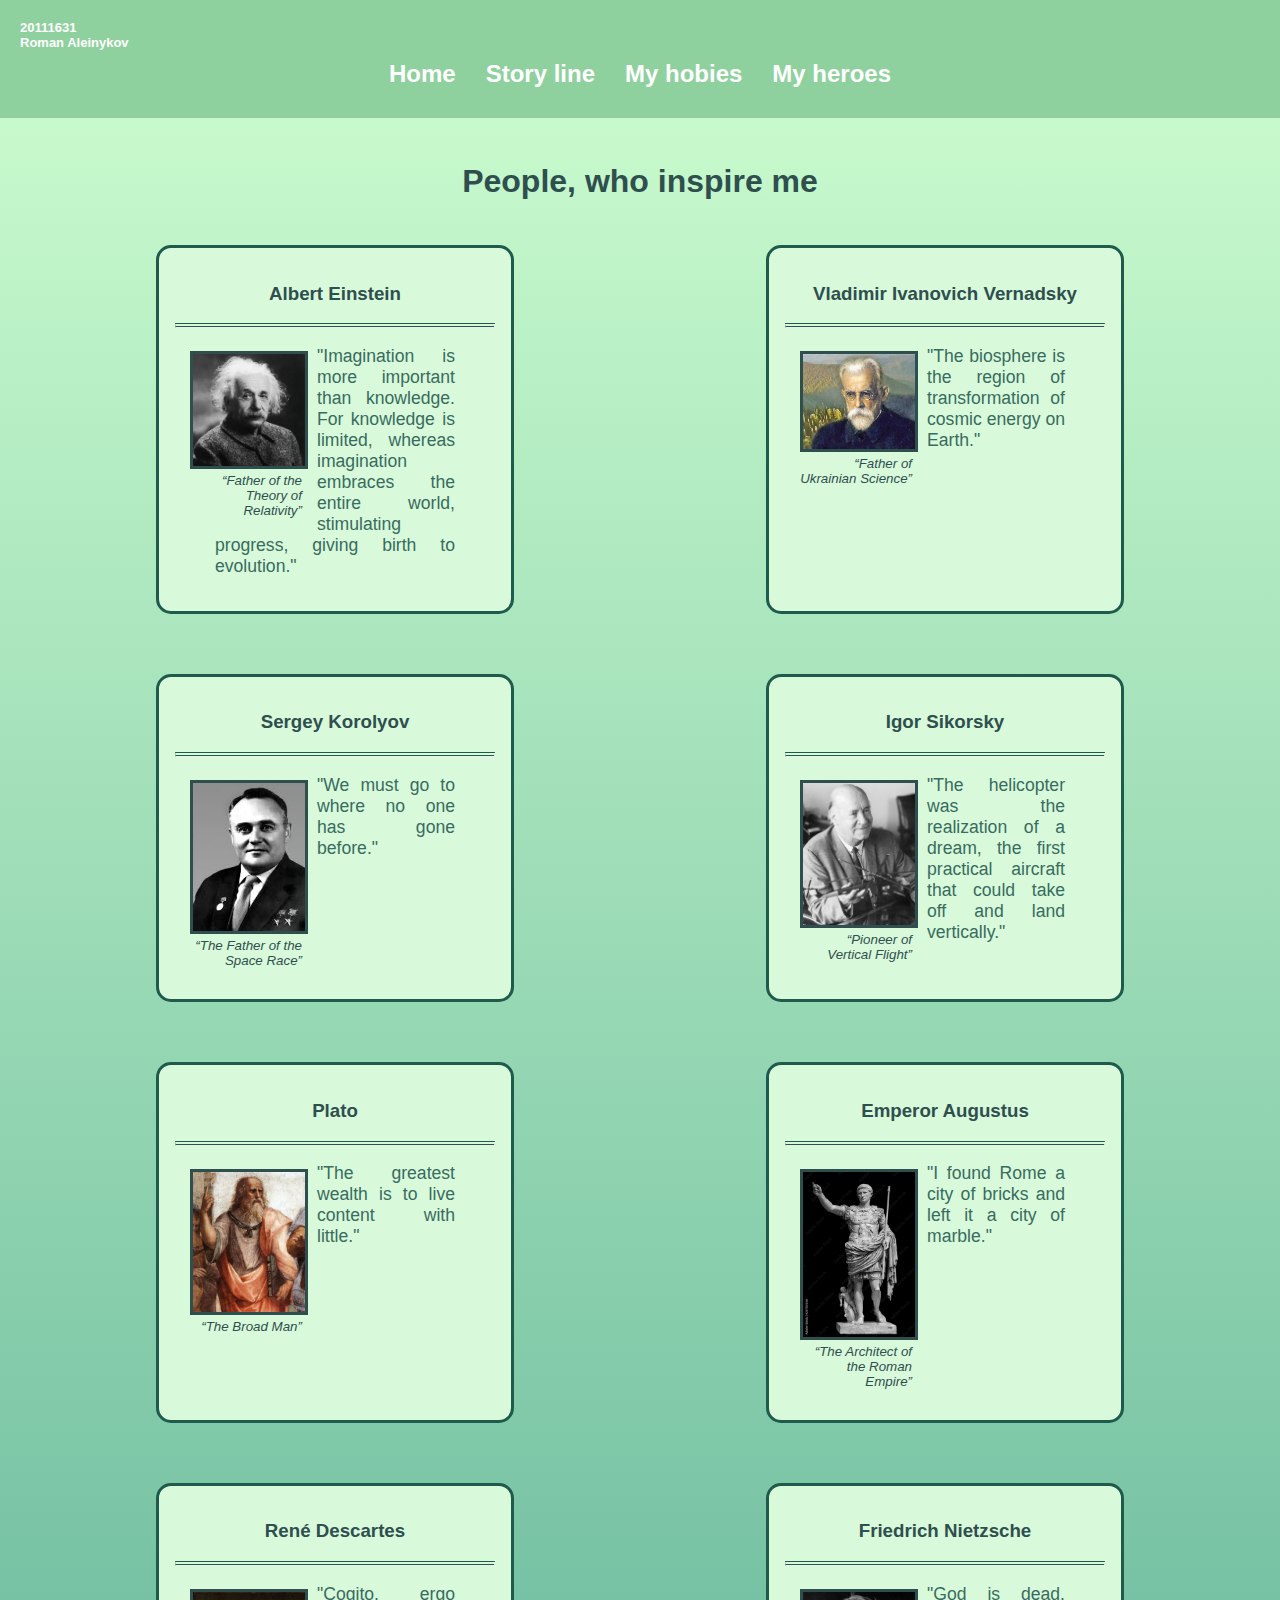
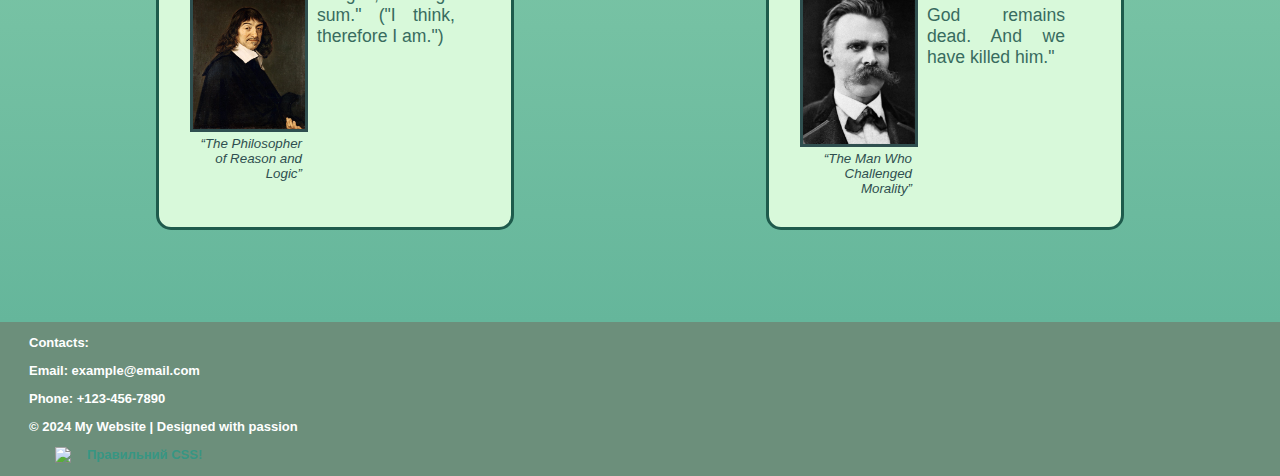
==== heroes.html @ 220ce65e "First commit" ====
<!DOCTYPE html>
<html lang="en">

<head>
    <meta charset="UTF-8">
    <meta name="viewport" content="width=device-width, initial-scale=1.0">
    <link rel="stylesheet" href="css/styles.css">
    <title>My heroes</title>
</head>

<body>
    <header>
        <h3>20111631</h3>
        <h3>Roman Aleinykov</h3>

        <nav>
            <ul>
                <li><a href="index.html">Home</a></li>
                <li><a href="storyline.html">Story line</a></li>
                <li><a href="hobbies.html">My hobies</a></li>
                <li><a href="heroes.html">My heroes</a></li>
            </ul>


        </nav>
    </header>


    <main>
        <h1>People, who inspire me</h1>


        <div class="heroesContainer">
            <div class="heroesBox">
                <h3> Albert Einstein</h3>
                <hr>

                <figure class="heroesIMG">
                    <img src="images/einstein.jpg" alt="Picture of Albert Einstein">
                    <figcaption>Father of the Theory of Relativity</figcaption>
                </figure>

                <blockquote>
                    "Imagination is more important than knowledge. For knowledge is limited, whereas imagination
                    embraces
                    the entire world, stimulating progress, giving birth to evolution."
                </blockquote>
            </div>

            <div class="heroesBox">
                <h3>Vladimir Ivanovich Vernadsky</h3>
                <hr>

                <figure class="heroesIMG">
                    <img src="images/vernadsky.jpg" alt="Picture of Vladimir Ivanovich Vernadsky">
                    <figcaption>Father of Ukrainian Science</figcaption>
                </figure>

                <blockquote>
                    "The biosphere is the region of transformation of cosmic energy on Earth."
                </blockquote>
            </div>

            <div class="heroesBox">
                <h3>Sergey Korolyov</h3>
                <hr>

                <figure class="heroesIMG">
                    <img src="images/korolyov.jpg" alt="Picture of Sergey Korolyov">
                    <figcaption>The Father of the Space Race</figcaption>
                </figure>

                <blockquote>
                    "We must go to where no one has gone before."
                </blockquote>
            </div>

            <div class="heroesBox">
                <h3>Igor Sikorsky</h3>
                <hr>

                <figure class="heroesIMG">
                    <img src="images/sikorsky.jpg" alt="Picture of Igor Sikorsky">
                    <figcaption>Pioneer of Vertical Flight</figcaption>
                </figure>

                <blockquote>
                    "The helicopter was the realization of a dream, the first practical aircraft that could take off and
                    land vertically."
                </blockquote>
            </div>

            <div class="heroesBox">
                <h3>Plato</h3>
                <hr>

                <figure class="heroesIMG">
                    <img src="images/Plato.jpg" alt="Picture of Plato">
                    <figcaption>The Broad Man</figcaption>
                </figure>

                <blockquote>
                    "The greatest wealth is to live content with little."
                </blockquote>
            </div>

            <div class="heroesBox">
                <h3>Emperor Augustus</h3>
                <hr>

                <figure class="heroesIMG">
                    <img src="images/Augustus.jpg" alt="Picture of Emperor Augustus">
                    <figcaption>The Architect of the Roman Empire</figcaption>
                </figure>

                <blockquote>
                    "I found Rome a city of bricks and left it a city of marble."
                </blockquote>
            </div>

            <div class="heroesBox">
                <h3>René Descartes</h3>
                <hr>

                <figure class="heroesIMG">
                    <img src="images/descartes.jpg" alt="Picture of René Descartes">
                    <figcaption>The Philosopher of Reason and Logic</figcaption>
                </figure>

                <blockquote>
                    "Cogito, ergo sum." ("I think, therefore I am.")
                </blockquote>
            </div>

            <div class="heroesBox">
                <h3>Friedrich Nietzsche</h3>
                <hr>

                <figure class="heroesIMG">
                    <img src="images/nietzsche.jpg" alt="Picture of Friedrich Nietzsche">
                    <figcaption>The Man Who Challenged Morality</figcaption>
                </figure>

                <blockquote>
                    "God is dead. God remains dead. And we have killed him."
                </blockquote>
            </div>


        </div>
    </main>

    <footer>
        <p>Contacts:</p>
        <p>Email: example@email.com</p>
        <p>Phone: +123-456-7890</p>
        <p>&copy; 2024 My Website | Designed with passion</p>
        <p>
            <a href="http://jigsaw.w3.org/css-validator/check/referer">
                <img style="border:0;width:88px;height:31px" src="http://jigsaw.w3.org/css-validator/images/vcss-blue"
                    alt="Правильний CSS!" />
            </a>
        </p>
    </footer>

    </footer>
</body>

</html>
---- css/styles.css ----
body {
    display: flex;
    flex-direction: column;
    min-height: 100vh;


    font-family: Arial, sans-serif;
    background-color: #c7f9cc;
    color: #2f4f4f;
    margin: 0;
    padding: 0;
}


main {
    flex: 1;
    margin: 0;
    padding: 30px;
    background: linear-gradient(to bottom, #c7f9cc, #65b69b);
}

/* main styles*/

h1,
h2,
h4,
h5 {
    text-align: center;
}

h1 {
    width: fit-content;
    margin: 15px auto;
    justify-content: center;
}

div {
    margin-bottom: 2em;
}

hr {
    border-top: double #1e5b4c 4px;

}

blockquote {
    color: #386c5f;
    text-align: justify;
    font-size: 1.1em;
}

figcaption {
    text-align: right;
    font-size: smaller;
    font-style: italic;
}

p {
    text-align: left;
    text-indent: 1rem;
}

table {
    width: auto;
    max-width: 60%;
    border-collapse: collapse;
    text-align: left;
    margin: 20px auto;
}

tr:nth-child(2n) {
    background-color: #d1eeab;
}

th {
    text-align: center;
    font-weight: bolder;
    background-color: #528d93;
    color: white;
    padding: 12px;
    border: 2px solid black;
}

td {
    padding: 10px;
    border: 1px solid black;
}

caption {
    caption-side: top;
    font-size: 1.5em;
    font-weight: bold;
    padding: 10px;
}

a {
    color: #379683;
    text-decoration: none;
}

a:hover {
    color: #207561;
}

a:active {
    color: #1e5b4c;
}

ul,
ol,
dl {
    margin: 20px auto;
    padding-left: 2em;
    list-style-position: inside;
}


ol li {
    position: relative;
    font-weight: bold;
    margin-bottom: 5px;
}

ul {
    list-style-type: circle;
}

dl dt::before {
    content: "•";
    position: absolute;
    left: 0;
    top: 0;
}

dl dt {
    font-weight: bold;
    margin-bottom: 5px;

    position: relative;
    padding-left: 20px;
    text-decoration: underline;
}

dl dd {
    margin-bottom: 10px;
    font-style: italic;
}




/* Header + Navigation bar */
header {
    margin: 0;
    padding: 20px;
    background-color: #8fd19e;
    height: auto;
}

header>h3 {
    color: #ffffff;
    margin: 0;
    font-size: small;
}

nav {
    padding: 10px 0;
    color: white;
}

nav ul {
    display: flex;
    list-style-type: none;
    margin: 0;
    padding: 0;
    justify-content: center;
    font-size: x-large;

}

nav ul li {
    margin: 0 15px;
}

nav ul li a {
    color: #ffffff;
    text-decoration: none;
    font-weight: bold;
    font-size: 1em;
}

/* Footer */

footer {
    background-color: #6c8f7b;
    color: #ffffff;
    padding: 0;
    margin: 0;
    width: 100%;
    height: auto;
    font-weight: bold;
}

footer * {
    font-size: small;
    padding-left: 1em;
    margin-left: auto;
}



/* index page styles */
.storiesField {
    display: flex;
    justify-content: space-around;
    flex-wrap: wrap;
}

div.storyBox {
    width: 25vw;
    margin: 30px;
    padding: 1rem;
    background: #ffffff;
    display: block;
    border-radius: 15px;

}

.storyBox p {
    line-height: 1.6;
    text-indent: 1rem;
    color: black;
}

.storyBox h4 {
    text-align: center;
    text-transform: uppercase;
    font-style: italic;
}

.storyBox figure img {
    width: 100%;
    height: auto;
}


.storyline td:first-child {
    text-align: right;
}

.storyline th:first-child {
    text-align: right;
}

.redRow {
    background-color: #ff9c99;
}

.musicBOx table {
    width: auto;
}

.musicBOx tr td:first-child {
    width: 10vw;
}

.musicBOx tr td:not(:first-child) {
    text-align: center;
    font-size: 1.3em;
}

.musicBOx img {
    height: auto;
    width: 100%;
}

/* storylinepage styles */

div.storyBoxExtended {
    background-color: #d8f9da;
    border-radius: 15px;
    padding: 1em;
    margin-bottom: 2em;
    height: max-content;
}

div.storyBoxExtended h2 {
    font-size: 1.5em;
    font-weight: bold;
    text-align: center;
}

div.storyBoxExtended p {
    text-align: justify;
}

.storyBoxExtended h5 {
    font-size: 1.05em;
}

div.storyBoxExtended::after {
    content: "";
    display: block;
    clear: both;
}

div.location {
    margin: 10px;
    float: left;
    padding: 1em;
    width: 30%;

}

.location iframe {
    width: 100%;
    height: auto;
}

figure.storylineImg {
    margin: 10px;
    float: right;
    margin-left: 1em;
    width: 30%;
}

.storylineImg img {
    width: 100%;
    height: auto;
}

/* Hobies page styles */

#inPageNav {
    font-size: 1.5em;
    border: #1e5b4c 3px solid;
    width: fit-content;
    padding: 0;
    float: inline-start;
}

#inPageNav ol {
    padding: 4px;
    margin: 0;
}

img.hobbiesImg {
    width: 30vw;
    height: auto;
    border: #2f4f4f 3px solid;
    padding: 10px;
}

.clearFloat {
    clear: both;
}

.right {
    float: right;
}

.left {
    float: left;
}

/* heroes page styles */

.heroesContainer {
    display: flex;
    justify-content: space-around;
    flex-wrap: wrap;
}

.heroesBox {
    margin: 30px;
    padding: 1rem;
    display: block;
    border-radius: 15px;
    border: #1e5b4c solid 3px;
    background-color: #d8f9da;
    max-width: 25vw;
    width: fit-content;
}

div.heroesBox::after {
    clear: both;
}

.heroesBox h3 {
    text-align: center;
}

figure.heroesIMG {
    float: left;
    width: 35%;
    padding: 5px;
    margin: 10px;
}

.heroesIMG img {
    width: 100%;
    height: auto;
    border: #2f4f4f 3px solid;
    padding: 0;

}

.heroesIMG figcaption {
    quotes: "“" "”";
}

.heroesIMG figcaption::before {
    content: open-quote;
}

.heroesIMG figcaption::after {
    content: close-quote;
}
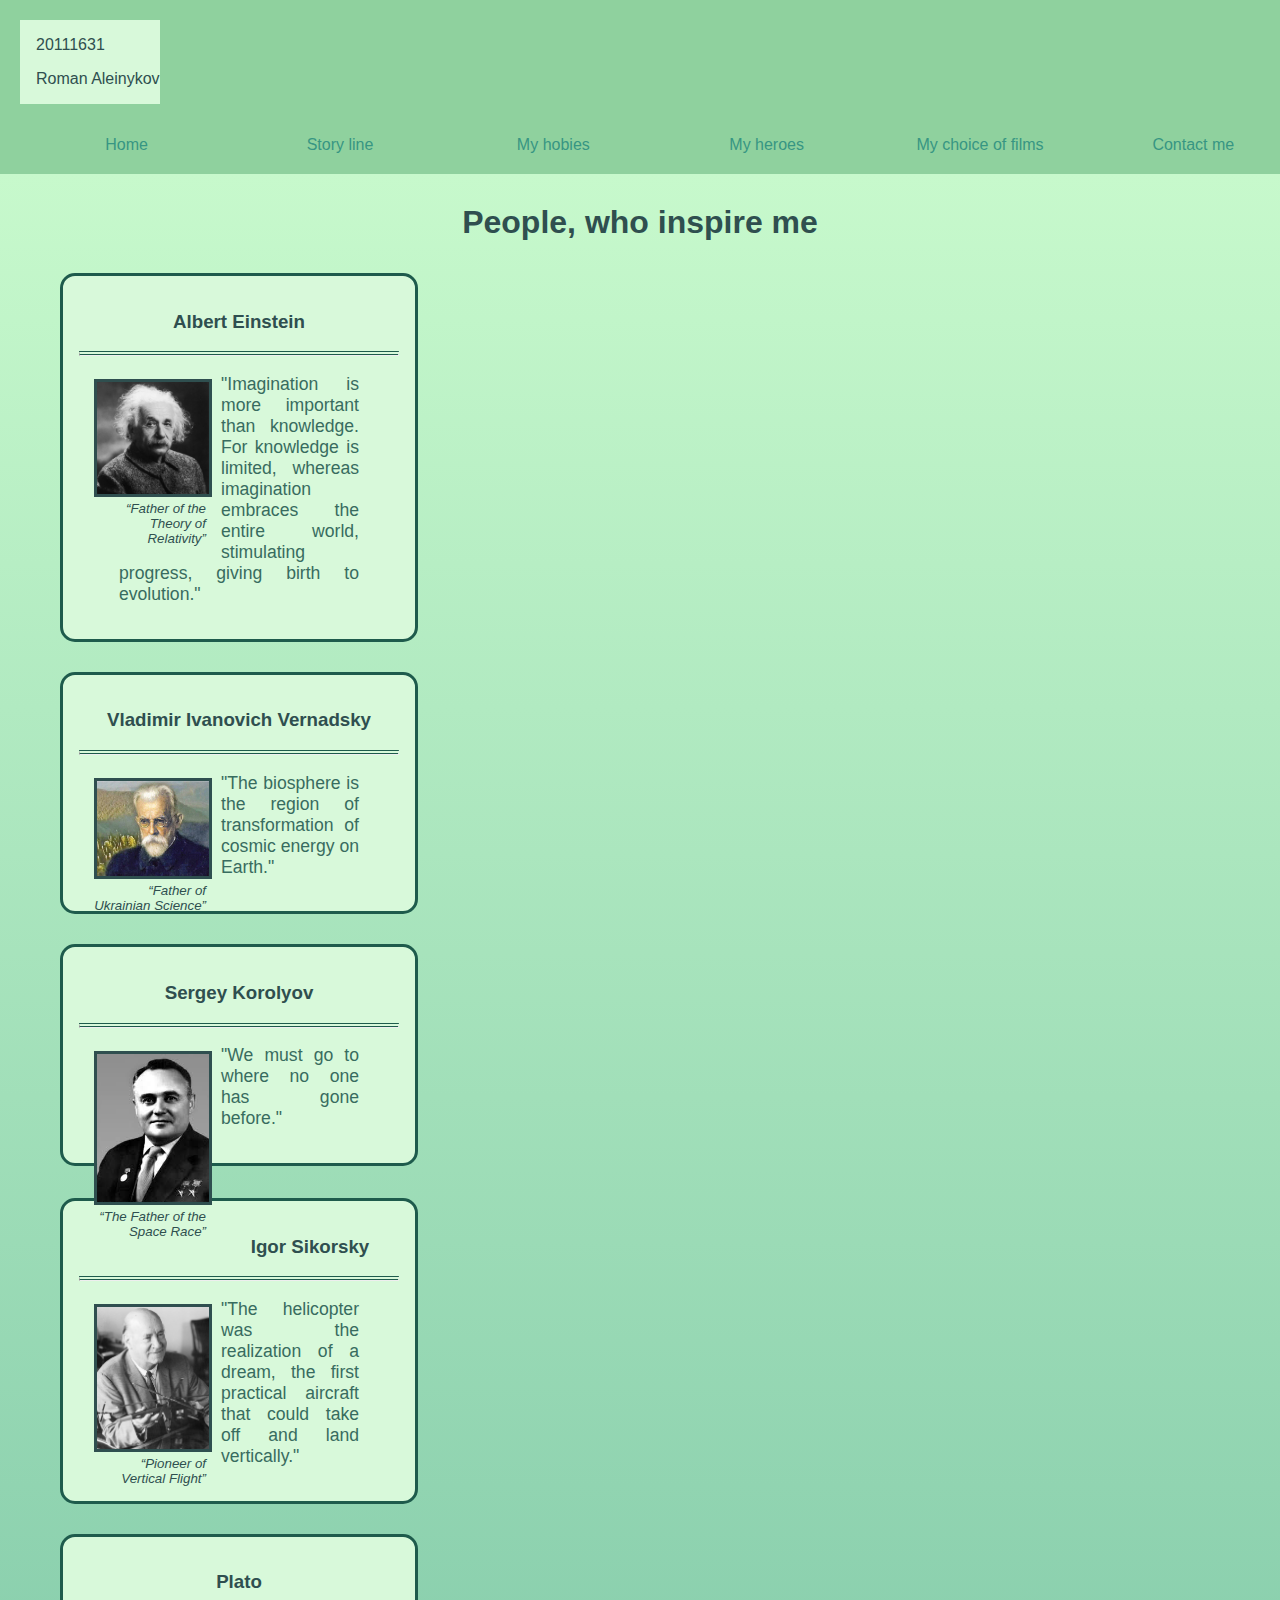
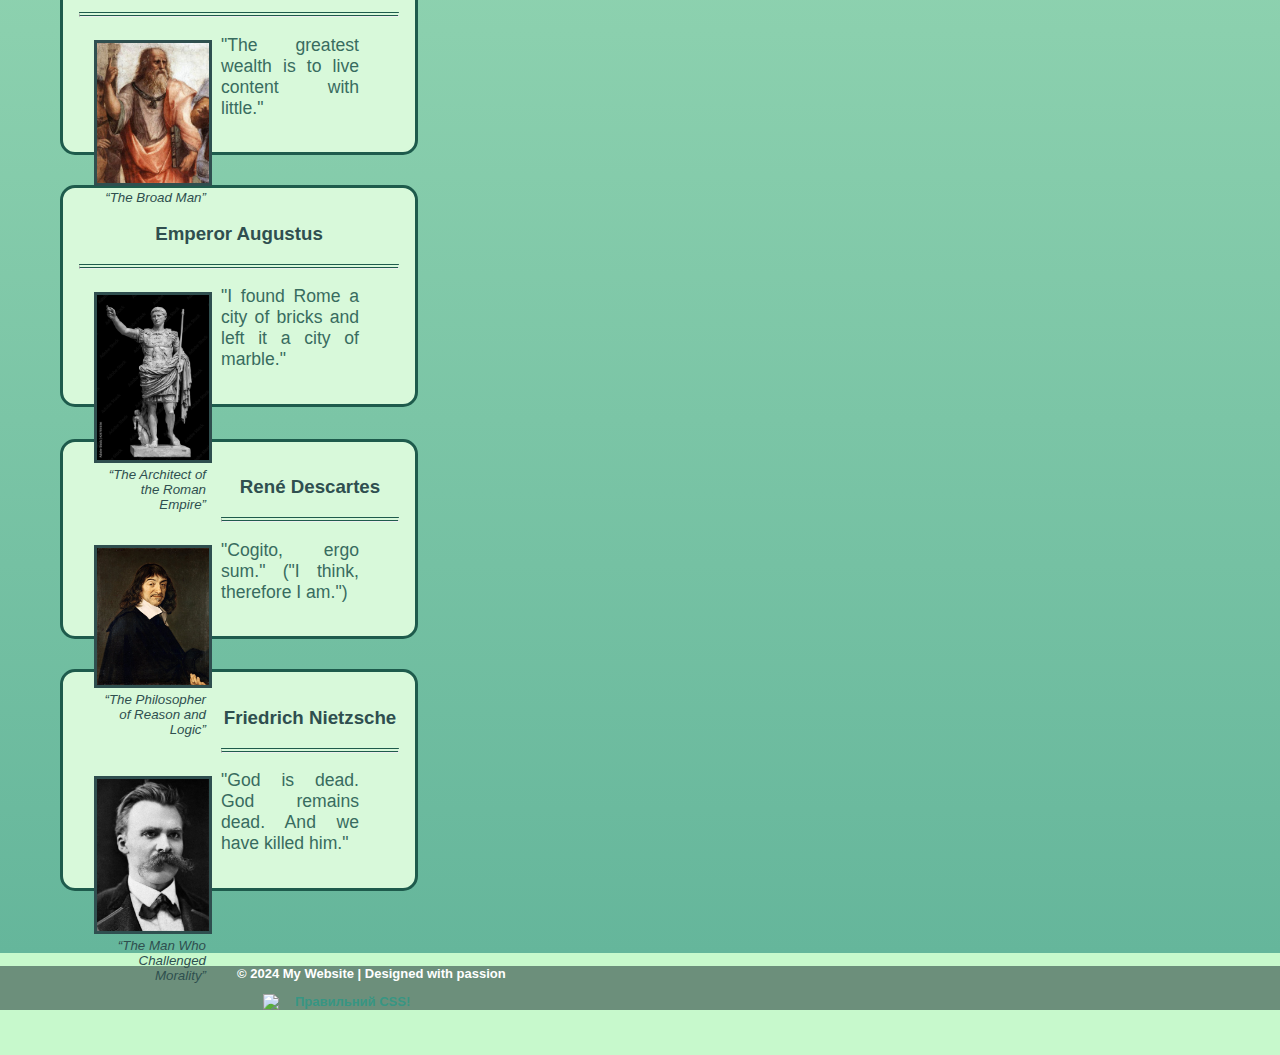
==== commit 4cc54c4a: "fomantic-commit" ====
--- a/heroes.html
+++ b/heroes.html
@@ -6,164 +6,181 @@
     <meta name="viewport" content="width=device-width, initial-scale=1.0">
     <link rel="stylesheet" href="css/styles.css">
     <title>My heroes</title>
+    <link rel="stylesheet" href="https://cdnjs.cloudflare.com/ajax/libs/fomantic-ui/2.9.3/semantic.min.css">
 </head>
 
 <body>
-    <header>
-        <h3>20111631</h3>
-        <h3>Roman Aleinykov</h3>
+    <div class="ui stackable grid">
+        <header class="ui stackable grid" style="width: 100%; margin: 0;">
 
-        <nav>
-            <ul>
-                <li><a href="index.html">Home</a></li>
-                <li><a href="storyline.html">Story line</a></li>
-                <li><a href="hobbies.html">My hobies</a></li>
-                <li><a href="heroes.html">My heroes</a></li>
-            </ul>
+            <div class="ui left float segment">
+                <p>20111631</p>
+                <p>Roman Aleinykov <i class="ukraine flag"></i></p>
+            </div>
+
+            <nav class="ui top attached tabular menu stackable">
+                <a class="item" href="index.html">Home</a>
+                <a class="item" href="storyline.html">Story line</a>
+                <a class="item" href="hobbies.html">My hobies</a>
+                <a class="active item" href="heroes.html">My heroes</a>
+                <a class="item" href="films.html">My choice of films</a>
+                <a class="item" href="contact.html">Contact me</a>
+            </nav>
+        </header>
 
 
-        </nav>
-    </header>
+        <main class="ui container">
+
+            <div class="column" style="width: 100%;">
+                <h1 class="ui center aligned header" style="margin: auto;">People, who inspire me</h1>
+            </div>
+
+            <div class="ui equal width stackable grid">
 
 
-    <main>
-        <h1>People, who inspire me</h1>
+                <div class="row">
+                    <div class="heroesBox ui column">
+                        <h3> Albert Einstein</h3>
+                        <hr>
 
+                        <figure class="heroesIMG">
+                            <img class="ui medium image" src="images/einstein.jpg" alt="Picture of Albert Einstein">
+                            <figcaption>Father of the Theory of Relativity</figcaption>
+                        </figure>
 
-        <div class="heroesContainer">
-            <div class="heroesBox">
-                <h3> Albert Einstein</h3>
-                <hr>
+                        <blockquote>
+                            "Imagination is more important than knowledge. For knowledge is limited, whereas imagination
+                            embraces
+                            the entire world, stimulating progress, giving birth to evolution."
+                        </blockquote>
+                    </div>
 
-                <figure class="heroesIMG">
-                    <img src="images/einstein.jpg" alt="Picture of Albert Einstein">
-                    <figcaption>Father of the Theory of Relativity</figcaption>
-                </figure>
+                    <div class="heroesBox ui column">
+                        <h3>Vladimir Ivanovich Vernadsky</h3>
+                        <hr>
 
-                <blockquote>
-                    "Imagination is more important than knowledge. For knowledge is limited, whereas imagination
-                    embraces
-                    the entire world, stimulating progress, giving birth to evolution."
-                </blockquote>
+                        <figure class="heroesIMG">
+                            <img class="ui medium image" src="images/vernadsky.jpg"
+                                alt="Picture of Vladimir Ivanovich Vernadsky">
+                            <figcaption>Father of Ukrainian Science</figcaption>
+                        </figure>
+
+                        <blockquote>
+                            "The biosphere is the region of transformation of cosmic energy on Earth."
+                        </blockquote>
+                    </div>
+
+                    <div class="heroesBox ui column">
+                        <h3>Sergey Korolyov</h3>
+                        <hr>
+
+                        <figure class="heroesIMG">
+                            <img class="ui medium image" src="images/korolyov.jpg" alt="Picture of Sergey Korolyov">
+                            <figcaption>The Father of the Space Race</figcaption>
+                        </figure>
+
+                        <blockquote>
+                            "We must go to where no one has gone before."
+                        </blockquote>
+                    </div>
+                </div>
+                <div class="row">
+                    <div class="heroesBox ui column">
+                        <h3>Igor Sikorsky</h3>
+                        <hr>
+
+                        <figure class="heroesIMG">
+                            <img class="ui medium image" src="images/sikorsky.jpg" alt="Picture of Igor Sikorsky">
+                            <figcaption>Pioneer of Vertical Flight</figcaption>
+                        </figure>
+
+                        <blockquote>
+                            "The helicopter was the realization of a dream, the first practical aircraft that could take
+                            off
+                            and
+                            land vertically."
+                        </blockquote>
+                    </div>
+
+                    <div class="heroesBox ui column">
+                        <h3>Plato</h3>
+                        <hr>
+
+                        <figure class="heroesIMG">
+                            <img class="ui medium image" src="images/Plato.jpg" alt="Picture of Plato">
+                            <figcaption>The Broad Man</figcaption>
+                        </figure>
+
+                        <blockquote>
+                            "The greatest wealth is to live content with little."
+                        </blockquote>
+                    </div>
+
+                    <div class="heroesBox ui column">
+                        <h3>Emperor Augustus</h3>
+                        <hr>
+
+                        <figure class="heroesIMG">
+                            <img class="ui medium image" src="images/Augustus.jpg" alt="Picture of Emperor Augustus">
+                            <figcaption>The Architect of the Roman Empire</figcaption>
+                        </figure>
+
+                        <blockquote>
+                            "I found Rome a city of bricks and left it a city of marble."
+                        </blockquote>
+                    </div>
+                </div>
+
+                <div class="row">
+                    <div class="heroesBox ui column">
+                        <h3>René Descartes</h3>
+                        <hr>
+
+                        <figure class="heroesIMG">
+                            <img class="ui medium image" src="images/descartes.jpg" alt="Picture of René Descartes">
+                            <figcaption>The Philosopher of Reason and Logic</figcaption>
+                        </figure>
+
+                        <blockquote>
+                            "Cogito, ergo sum." ("I think, therefore I am.")
+                        </blockquote>
+                    </div>
+
+                    <div class="heroesBox ui column">
+                        <h3>Friedrich Nietzsche</h3>
+                        <hr>
+
+                        <figure class="heroesIMG">
+                            <img class="ui medium image" src="images/nietzsche.jpg"
+                                alt="Picture of Friedrich Nietzsche">
+                            <figcaption>The Man Who Challenged Morality</figcaption>
+                        </figure>
+
+                        <blockquote>
+                            "God is dead. God remains dead. And we have killed him."
+                        </blockquote>
+                    </div>
+
+                </div>
+
             </div>
+        </main>
 
-            <div class="heroesBox">
-                <h3>Vladimir Ivanovich Vernadsky</h3>
-                <hr>
+        <footer>
+            <p>&copy; 2024 My Website | Designed with passion</p>
+            <p>
+                <a href="http://jigsaw.w3.org/css-validator/check/referer">
+                    <img style="border:0;width:88px;height:31px"
+                        src="http://jigsaw.w3.org/css-validator/images/vcss-blue" alt="Правильний CSS!" />
+                </a>
+            </p>
+        </footer>
+    </div>
+    <script src="https://code.jquery.com/jquery-3.7.1.min.js"
+        integrity="sha256-/JqT3SQfawRcv/BIHPThkBvs0OEvtFFmqPF/lYI/Cxo=" crossorigin="anonymous"></script>
+    <script src="https://cdnjs.cloudflare.com/ajax/libs/fomantic-ui/2.9.3/semantic.min.js">
+    </script>
 
-                <figure class="heroesIMG">
-                    <img src="images/vernadsky.jpg" alt="Picture of Vladimir Ivanovich Vernadsky">
-                    <figcaption>Father of Ukrainian Science</figcaption>
-                </figure>
-
-                <blockquote>
-                    "The biosphere is the region of transformation of cosmic energy on Earth."
-                </blockquote>
-            </div>
-
-            <div class="heroesBox">
-                <h3>Sergey Korolyov</h3>
-                <hr>
-
-                <figure class="heroesIMG">
-                    <img src="images/korolyov.jpg" alt="Picture of Sergey Korolyov">
-                    <figcaption>The Father of the Space Race</figcaption>
-                </figure>
-
-                <blockquote>
-                    "We must go to where no one has gone before."
-                </blockquote>
-            </div>
-
-            <div class="heroesBox">
-                <h3>Igor Sikorsky</h3>
-                <hr>
-
-                <figure class="heroesIMG">
-                    <img src="images/sikorsky.jpg" alt="Picture of Igor Sikorsky">
-                    <figcaption>Pioneer of Vertical Flight</figcaption>
-                </figure>
-
-                <blockquote>
-                    "The helicopter was the realization of a dream, the first practical aircraft that could take off and
-                    land vertically."
-                </blockquote>
-            </div>
-
-            <div class="heroesBox">
-                <h3>Plato</h3>
-                <hr>
-
-                <figure class="heroesIMG">
-                    <img src="images/Plato.jpg" alt="Picture of Plato">
-                    <figcaption>The Broad Man</figcaption>
-                </figure>
-
-                <blockquote>
-                    "The greatest wealth is to live content with little."
-                </blockquote>
-            </div>
-
-            <div class="heroesBox">
-                <h3>Emperor Augustus</h3>
-                <hr>
-
-                <figure class="heroesIMG">
-                    <img src="images/Augustus.jpg" alt="Picture of Emperor Augustus">
-                    <figcaption>The Architect of the Roman Empire</figcaption>
-                </figure>
-
-                <blockquote>
-                    "I found Rome a city of bricks and left it a city of marble."
-                </blockquote>
-            </div>
-
-            <div class="heroesBox">
-                <h3>René Descartes</h3>
-                <hr>
-
-                <figure class="heroesIMG">
-                    <img src="images/descartes.jpg" alt="Picture of René Descartes">
-                    <figcaption>The Philosopher of Reason and Logic</figcaption>
-                </figure>
-
-                <blockquote>
-                    "Cogito, ergo sum." ("I think, therefore I am.")
-                </blockquote>
-            </div>
-
-            <div class="heroesBox">
-                <h3>Friedrich Nietzsche</h3>
-                <hr>
-
-                <figure class="heroesIMG">
-                    <img src="images/nietzsche.jpg" alt="Picture of Friedrich Nietzsche">
-                    <figcaption>The Man Who Challenged Morality</figcaption>
-                </figure>
-
-                <blockquote>
-                    "God is dead. God remains dead. And we have killed him."
-                </blockquote>
-            </div>
-
-
-        </div>
-    </main>
-
-    <footer>
-        <p>Contacts:</p>
-        <p>Email: example@email.com</p>
-        <p>Phone: +123-456-7890</p>
-        <p>&copy; 2024 My Website | Designed with passion</p>
-        <p>
-            <a href="http://jigsaw.w3.org/css-validator/check/referer">
-                <img style="border:0;width:88px;height:31px" src="http://jigsaw.w3.org/css-validator/images/vcss-blue"
-                    alt="Правильний CSS!" />
-            </a>
-        </p>
-    </footer>
-
-    </footer>
 </body>
 
 </html>--- a/css/styles.css
+++ b/css/styles.css
@@ -10,7 +10,6 @@
     margin: 0;
     padding: 0;
 }
-
 
 main {
     flex: 1;
@@ -40,50 +39,6 @@
 
 hr {
     border-top: double #1e5b4c 4px;
-
-}
-
-blockquote {
-    color: #386c5f;
-    text-align: justify;
-    font-size: 1.1em;
-}
-
-figcaption {
-    text-align: right;
-    font-size: smaller;
-    font-style: italic;
-}
-
-p {
-    text-align: left;
-    text-indent: 1rem;
-}
-
-table {
-    width: auto;
-    max-width: 60%;
-    border-collapse: collapse;
-    text-align: left;
-    margin: 20px auto;
-}
-
-tr:nth-child(2n) {
-    background-color: #d1eeab;
-}
-
-th {
-    text-align: center;
-    font-weight: bolder;
-    background-color: #528d93;
-    color: white;
-    padding: 12px;
-    border: 2px solid black;
-}
-
-td {
-    padding: 10px;
-    border: 1px solid black;
 }
 
 caption {
@@ -91,6 +46,23 @@
     font-size: 1.5em;
     font-weight: bold;
     padding: 10px;
+}
+
+blockquote {
+    color: #386c5f;
+    text-align: justify;
+    font-size: 1.1em;
+}
+
+figcaption {
+    text-align: right;
+    font-size: smaller;
+    font-style: italic;
+}
+
+p {
+    text-align: left;
+    text-indent: 1rem;
 }
 
 a {
@@ -163,32 +135,6 @@
     font-size: small;
 }
 
-nav {
-    padding: 10px 0;
-    color: white;
-}
-
-nav ul {
-    display: flex;
-    list-style-type: none;
-    margin: 0;
-    padding: 0;
-    justify-content: center;
-    font-size: x-large;
-
-}
-
-nav ul li {
-    margin: 0 15px;
-}
-
-nav ul li a {
-    color: #ffffff;
-    text-decoration: none;
-    font-weight: bold;
-    font-size: 1em;
-}
-
 /* Footer */
 
 footer {
@@ -210,12 +156,6 @@
 
 
 /* index page styles */
-.storiesField {
-    display: flex;
-    justify-content: space-around;
-    flex-wrap: wrap;
-}
-
 div.storyBox {
     width: 25vw;
     margin: 30px;
@@ -223,7 +163,6 @@
     background: #ffffff;
     display: block;
     border-radius: 15px;
-
 }
 
 .storyBox p {
@@ -243,66 +182,12 @@
     height: auto;
 }
 
-
-.storyline td:first-child {
-    text-align: right;
-}
-
-.storyline th:first-child {
-    text-align: right;
-}
-
 .redRow {
     background-color: #ff9c99;
 }
 
-.musicBOx table {
-    width: auto;
-}
-
-.musicBOx tr td:first-child {
-    width: 10vw;
-}
-
-.musicBOx tr td:not(:first-child) {
-    text-align: center;
-    font-size: 1.3em;
-}
-
-.musicBOx img {
-    height: auto;
-    width: 100%;
-}
 
 /* storylinepage styles */
-
-div.storyBoxExtended {
-    background-color: #d8f9da;
-    border-radius: 15px;
-    padding: 1em;
-    margin-bottom: 2em;
-    height: max-content;
-}
-
-div.storyBoxExtended h2 {
-    font-size: 1.5em;
-    font-weight: bold;
-    text-align: center;
-}
-
-div.storyBoxExtended p {
-    text-align: justify;
-}
-
-.storyBoxExtended h5 {
-    font-size: 1.05em;
-}
-
-div.storyBoxExtended::after {
-    content: "";
-    display: block;
-    clear: both;
-}
 
 div.location {
     margin: 10px;
@@ -324,6 +209,11 @@
     width: 30%;
 }
 
+.storylineImg figcaption {
+    text-align: center;
+    font-size: 1.05em;
+}
+
 .storylineImg img {
     width: 100%;
     height: auto;
@@ -332,11 +222,12 @@
 /* Hobies page styles */
 
 #inPageNav {
+    margin-left: 1em;
     font-size: 1.5em;
     border: #1e5b4c 3px solid;
     width: fit-content;
-    padding: 0;
-    float: inline-start;
+    padding: 0.5em;
+
 }
 
 #inPageNav ol {
@@ -415,4 +306,241 @@
 
 .heroesIMG figcaption::after {
     content: close-quote;
+}
+
+/* Mobile version */
+@media screen and (max-width: 768px) {
+
+    /* Body */
+    body {
+        padding: 10px;
+        font-size: 14px;
+    }
+
+    /* Main content */
+    main {
+        padding: 15px;
+    }
+
+    /* Headings */
+    h1,
+    h2,
+    h4,
+    h5 {
+        font-size: 1.2em;
+    }
+
+    /* Div spacing */
+    div {
+        margin-bottom: 1.5em;
+    }
+
+    /* Blockquote */
+    blockquote {
+        font-size: 1em;
+    }
+
+    /* Paragraphs */
+    p {
+        text-align: justify;
+        text-indent: 1rem;
+        font-size: 1em;
+    }
+
+    /* Tables */
+    table {
+        width: 100%;
+        margin: 10px 0;
+        max-width: 100%;
+    }
+
+    table th,
+    table td {
+        padding: 8px;
+    }
+
+    /* Navbar */
+    nav ul {
+        flex-direction: column;
+        font-size: large;
+        text-align: center;
+    }
+
+    nav ul li {
+        margin: 10px 0;
+    }
+
+    /* Header */
+    header {
+        padding: 15px;
+        height: auto;
+    }
+
+    /* Footer */
+    footer {
+        padding: 15px;
+        font-size: 14px;
+        text-align: center;
+    }
+
+    /* Stories field */
+    .storiesField {
+        flex-direction: column;
+        justify-content: center;
+        align-items: center;
+    }
+
+    .storyBox {
+        width: 80%;
+        margin: 15px 0;
+        padding: 1rem;
+    }
+
+    .storyBox h4 {
+        font-size: 1.2em;
+    }
+
+    /* Storyline page */
+    div.storyBoxExtended {
+        padding: 1rem;
+        margin-bottom: 1.5em;
+    }
+
+    div.storyBoxExtended h2 {
+        font-size: 1.2em;
+    }
+
+    div.storyBoxExtended p {
+        font-size: 1em;
+    }
+
+    div.location {
+        width: 100%;
+        margin: 10px 0;
+    }
+
+    figure.storylineImg {
+        width: 100%;
+        margin: 10px 0;
+    }
+
+    .storylineImg img {
+        width: 100%;
+        height: auto;
+    }
+
+    /* Hobbies page */
+    #inPageNav {
+        font-size: 1.2em;
+        width: 100%;
+    }
+
+    #inPageNav ol {
+        padding: 4px;
+        margin: 0;
+    }
+
+    img.hobbiesImg {
+        width: 80%;
+        height: auto;
+    }
+
+    .clearFloat {
+        clear: both;
+    }
+
+    .right,
+    .left {
+        float: none;
+        width: 100%;
+        margin: 10px 0;
+    }
+
+    /* Heroes page */
+    .heroesContainer {
+        flex-direction: column;
+        justify-content: center;
+        align-items: center;
+    }
+
+    .heroesBox {
+        width: 80%;
+        max-width: 100%;
+        margin: 15px 0;
+    }
+
+    figure.heroesIMG {
+        width: 100%;
+        margin: 10px 0;
+    }
+
+    .heroesIMG img {
+        width: 100%;
+        height: auto;
+    }
+}
+
+/* Fomantic styles */
+
+nav.ui.menu {
+    display: flex;
+    width: 100%;
+    margin: 0;
+    padding: 0;
+}
+
+nav.ui.menu a.item {
+    flex: 1;
+    display: flex;
+    justify-content: center;
+    align-items: center;
+    text-align: center;
+}
+
+.ui.table thead tr th {
+    background-color: #528d93 !important;
+    color: white !important;
+}
+
+.ui.striped.table>tr:nth-child(2n),
+.ui.striped.table tbody tr:nth-child(2n) {
+    background-color: #d1eeab !important;
+}
+
+.ui.table td img {
+    display: block !important;
+    margin-left: auto !important;
+    text-align: center !important;
+    margin-right: auto !important;
+    justify-content: center !important;
+    border: 5px solid red;
+    background-color: #528d93 !important;
+    color: white !important;
+}
+
+.ui.segment {
+    background-color: #d8f9da !important;
+
+}
+
+.custom-flex-form {
+    display: flex;
+    flex-direction: column;
+    gap: 1rem;
+}
+
+.custom-flex-form .field {
+    display: flex;
+    flex-direction: column;
+    gap: 0.5rem;
+}
+
+.radio-group {
+    display: flex;
+    gap: 1rem;
+}
+
+.button-group {
+    display: flex;
+    justify-content: space-between;
 }